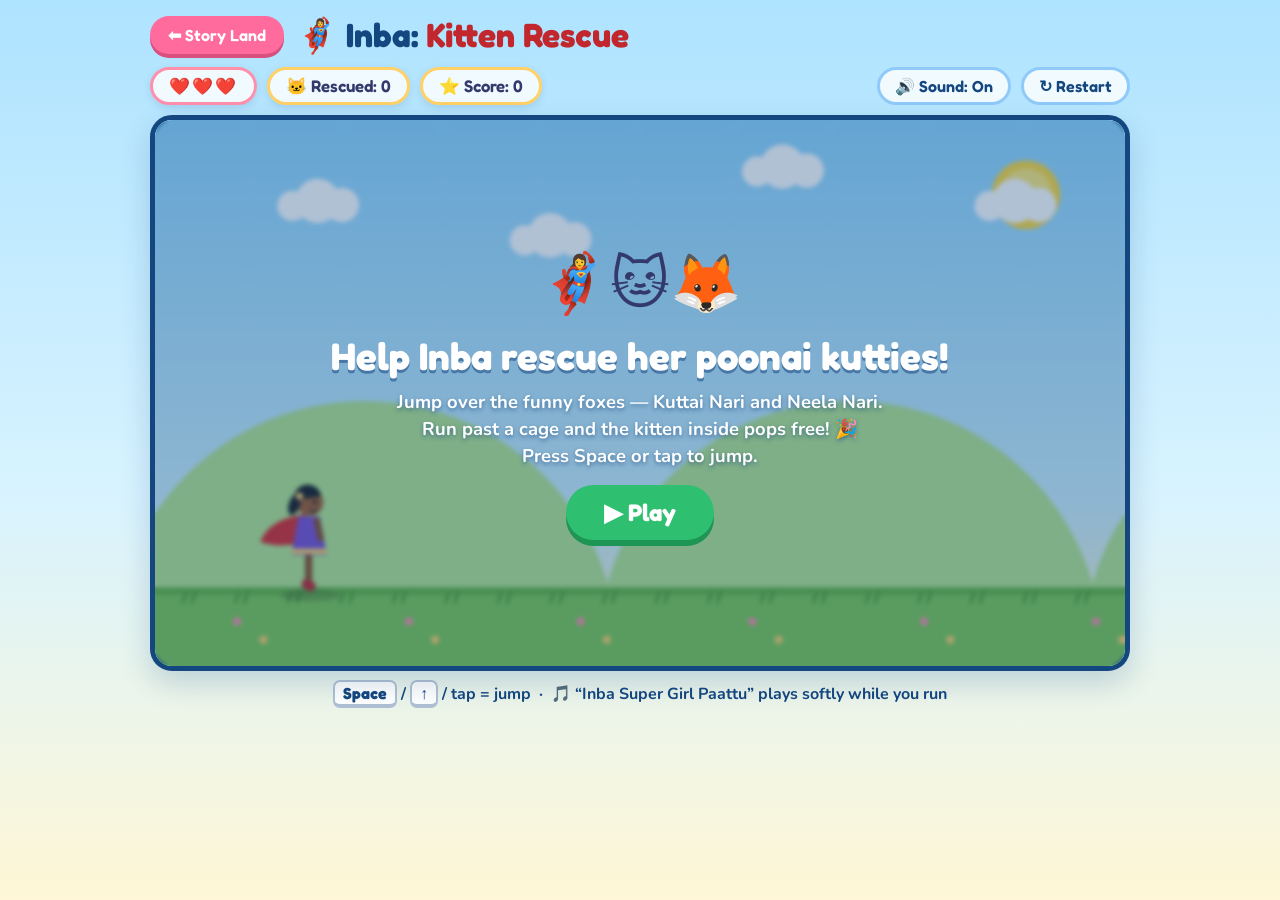
==== game.html @ e3b3cc4c "Add Inba: Kitten Rescue game" ====
<!DOCTYPE html>
<html lang="en">
<head>
<meta charset="UTF-8" />
<meta name="viewport" content="width=device-width, initial-scale=1.0, maximum-scale=1.0, user-scalable=no" />
<title>Inba: Kitten Rescue — Story Land Game</title>
<link rel="preconnect" href="https://fonts.googleapis.com" />
<link href="https://fonts.googleapis.com/css2?family=Fredoka:wght@400;500;600;700&family=Nunito:wght@400;600;700;800&display=swap" rel="stylesheet" />
<style>
  * { box-sizing: border-box; margin: 0; padding: 0; }
  body {
    font-family: "Nunito", system-ui, sans-serif;
    background: linear-gradient(180deg, #aee3ff 0%, #d8f3ff 55%, #fff7d6 100%);
    min-height: 100vh;
    color: #33396b;
    display: flex;
    flex-direction: column;
    align-items: center;
    padding: 14px 10px 30px;
    -webkit-tap-highlight-color: transparent;
  }
  .topbar {
    width: 100%;
    max-width: 980px;
    display: flex;
    align-items: center;
    gap: 12px;
    flex-wrap: wrap;
  }
  .back-btn {
    font-family: "Fredoka", sans-serif;
    font-weight: 600;
    font-size: 1rem;
    color: #fff;
    background: #ff6b9d;
    border: none;
    border-radius: 999px;
    padding: 9px 18px;
    cursor: pointer;
    text-decoration: none;
    box-shadow: 0 4px 0 #d94f7e;
  }
  .back-btn:active { transform: translateY(3px); box-shadow: 0 1px 0 #d94f7e; }
  h1.game-title {
    font-family: "Fredoka", sans-serif;
    font-size: clamp(1.4rem, 4.5vw, 2.1rem);
    font-weight: 700;
    color: #14467f;
  }
  h1.game-title .accent { color: #c1272d; }
  .hud {
    width: 100%;
    max-width: 980px;
    display: flex;
    gap: 10px;
    flex-wrap: wrap;
    margin: 12px 0 10px;
  }
  .hud-chip {
    background: #ffffffcc;
    border: 3px solid #ffd166;
    border-radius: 999px;
    padding: 6px 16px;
    font-family: "Fredoka", sans-serif;
    font-weight: 600;
    font-size: 1.05rem;
    box-shadow: 0 3px 8px #14467f22;
  }
  .hud-chip.hearts { border-color: #ff8fab; letter-spacing: 2px; }
  .hud-spacer { flex: 1; }
  .icon-btn {
    font-family: "Fredoka", sans-serif;
    font-weight: 600;
    font-size: 1rem;
    border: 3px solid #90caf9;
    background: #ffffffcc;
    color: #14467f;
    border-radius: 999px;
    padding: 5px 15px;
    cursor: pointer;
  }
  .stage {
    position: relative;
    width: 100%;
    max-width: 980px;
    border-radius: 22px;
    overflow: hidden;
    border: 5px solid #14467f;
    box-shadow: 0 12px 30px #14467f33;
    background: #aee3ff;
    touch-action: manipulation;
  }
  canvas { display: block; width: 100%; height: auto; }
  .overlay {
    position: absolute;
    inset: 0;
    display: flex;
    flex-direction: column;
    align-items: center;
    justify-content: center;
    text-align: center;
    gap: 10px;
    background: #14467f55;
    backdrop-filter: blur(2px);
    padding: 16px;
  }
  .overlay[hidden] { display: none; }
  .overlay .big { font-size: clamp(2.2rem, 8vw, 3.6rem); }
  .overlay h2 {
    font-family: "Fredoka", sans-serif;
    color: #fff;
    font-size: clamp(1.5rem, 5.5vw, 2.4rem);
    text-shadow: 0 3px 0 #14467f88;
  }
  .overlay p {
    color: #fff;
    font-weight: 700;
    font-size: clamp(0.95rem, 3.4vw, 1.15rem);
    max-width: 560px;
    text-shadow: 0 2px 4px #14467f99;
    line-height: 1.45;
  }
  .play-btn {
    font-family: "Fredoka", sans-serif;
    font-weight: 700;
    font-size: clamp(1.15rem, 4.5vw, 1.5rem);
    color: #fff;
    background: #2fbf71;
    border: none;
    border-radius: 999px;
    padding: 13px 38px;
    cursor: pointer;
    box-shadow: 0 6px 0 #1e9455;
    margin-top: 6px;
  }
  .play-btn:active { transform: translateY(4px); box-shadow: 0 2px 0 #1e9455; }
  .hint {
    margin-top: 12px;
    font-weight: 700;
    color: #14467f;
    font-size: 1rem;
    text-align: center;
  }
  .hint kbd {
    background: #fff;
    border: 2px solid #14467f55;
    border-bottom-width: 4px;
    border-radius: 7px;
    padding: 1px 8px;
    font-family: "Fredoka", sans-serif;
  }
</style>
</head>
<body>

<div class="topbar">
  <a class="back-btn" href="index.html">⬅ Story Land</a>
  <h1 class="game-title">🦸‍♀️ Inba: <span class="accent">Kitten Rescue</span></h1>
</div>

<div class="hud" aria-label="Game status">
  <span class="hud-chip hearts" id="heartsChip" title="Hearts">❤️❤️❤️</span>
  <span class="hud-chip" id="kittensChip" title="Kittens rescued">🐱 Rescued: 0</span>
  <span class="hud-chip" id="scoreChip" title="Score">⭐ Score: 0</span>
  <span class="hud-spacer"></span>
  <button class="icon-btn" id="soundBtn" type="button">🔊 Sound: On</button>
  <button class="icon-btn" id="restartBtn" type="button">↻ Restart</button>
</div>

<div class="stage" id="stage">
  <canvas id="game" width="960" height="540" aria-label="Inba Kitten Rescue game area"></canvas>

  <div class="overlay" id="startOverlay">
    <div class="big" aria-hidden="true">🦸‍♀️🐱🦊</div>
    <h2>Help Inba rescue her poonai kutties!</h2>
    <p>Jump over the funny foxes — Kuttai Nari and Neela Nari.<br />
    Run past a cage and the kitten inside pops free! 🎉<br />
    Press <b>Space</b> or <b>tap</b> to jump.</p>
    <button class="play-btn" id="playBtn" type="button">▶ Play</button>
  </div>

  <div class="overlay" id="overOverlay" hidden>
    <div class="big" aria-hidden="true">🌟</div>
    <h2 id="overTitle">Great running, Inba!</h2>
    <p id="overStats">Score: 0 · Kittens rescued: 0</p>
    <button class="play-btn" id="againBtn" type="button">↻ Play again</button>
  </div>
</div>

<p class="hint"><kbd>Space</kbd> / <kbd>↑</kbd> / tap = jump &nbsp;·&nbsp; 🎵 “Inba Super Girl Paattu” plays softly while you run</p>

<audio id="bgSong" src="media/inba-super-girl-song.mp3" loop preload="auto"></audio>
<script src="game.js"></script>
</body>
</html>
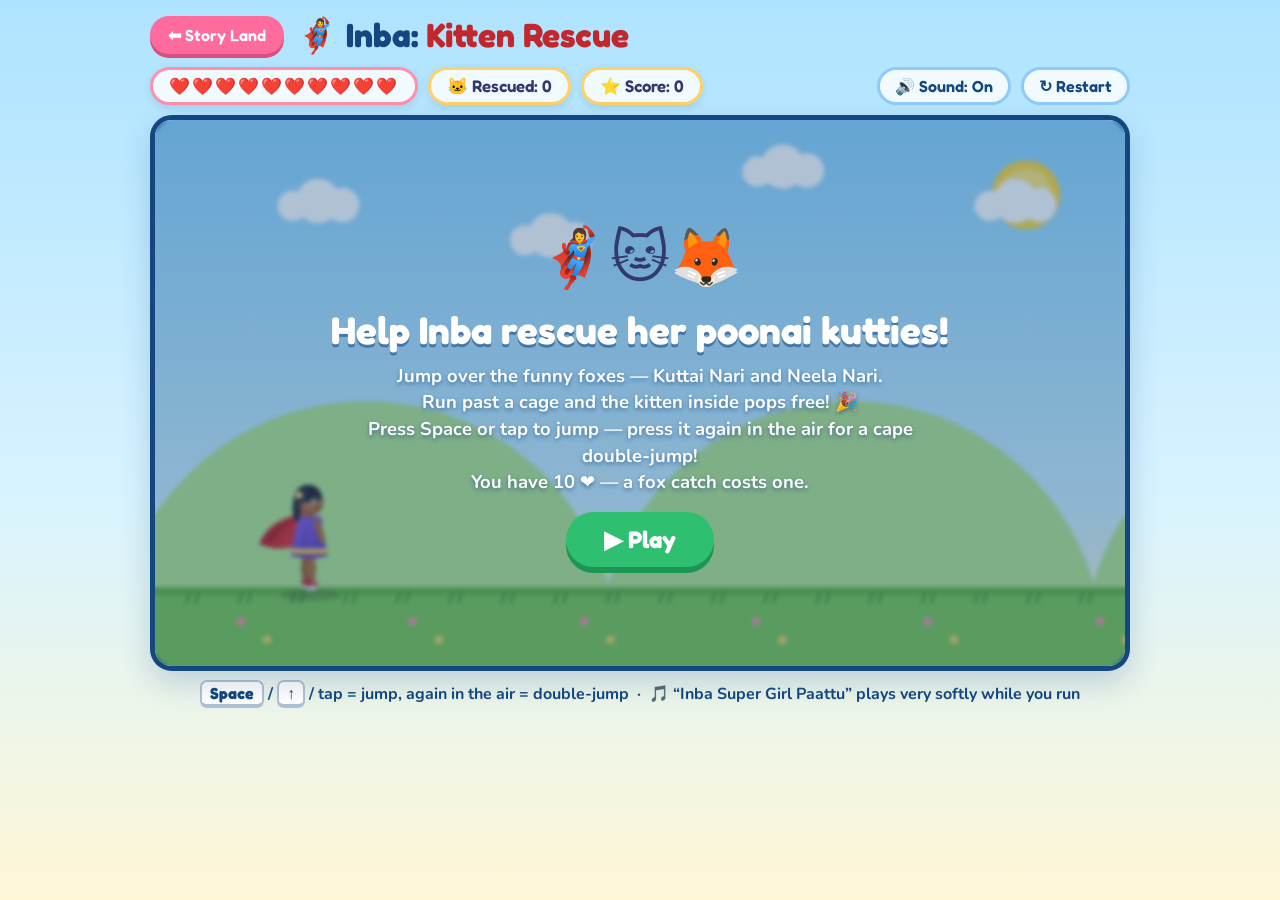
==== commit bea32dcc: "Improve Kitten Rescue: snappier jump + double jump, 10 hearts, quieter song, new effects, more reali" ====
--- a/game.html
+++ b/game.html
@@ -159,7 +159,7 @@
 </div>
 
 <div class="hud" aria-label="Game status">
-  <span class="hud-chip hearts" id="heartsChip" title="Hearts">❤️❤️❤️</span>
+  <span class="hud-chip hearts" id="heartsChip" title="Hearts">❤️❤️❤️❤️❤️❤️❤️❤️❤️❤️</span>
   <span class="hud-chip" id="kittensChip" title="Kittens rescued">🐱 Rescued: 0</span>
   <span class="hud-chip" id="scoreChip" title="Score">⭐ Score: 0</span>
   <span class="hud-spacer"></span>
@@ -175,7 +175,8 @@
     <h2>Help Inba rescue her poonai kutties!</h2>
     <p>Jump over the funny foxes — Kuttai Nari and Neela Nari.<br />
     Run past a cage and the kitten inside pops free! 🎉<br />
-    Press <b>Space</b> or <b>tap</b> to jump.</p>
+    Press <b>Space</b> or <b>tap</b> to jump — press it again in the air for a cape double-jump!<br />
+    You have 10 ❤️ — a fox catch costs one.</p>
     <button class="play-btn" id="playBtn" type="button">▶ Play</button>
   </div>
 
@@ -187,7 +188,7 @@
   </div>
 </div>
 
-<p class="hint"><kbd>Space</kbd> / <kbd>↑</kbd> / tap = jump &nbsp;·&nbsp; 🎵 “Inba Super Girl Paattu” plays softly while you run</p>
+<p class="hint"><kbd>Space</kbd> / <kbd>↑</kbd> / tap = jump, again in the air = double-jump &nbsp;·&nbsp; 🎵 “Inba Super Girl Paattu” plays very softly while you run</p>
 
 <audio id="bgSong" src="media/inba-super-girl-song.mp3" loop preload="auto"></audio>
 <script src="game.js"></script>
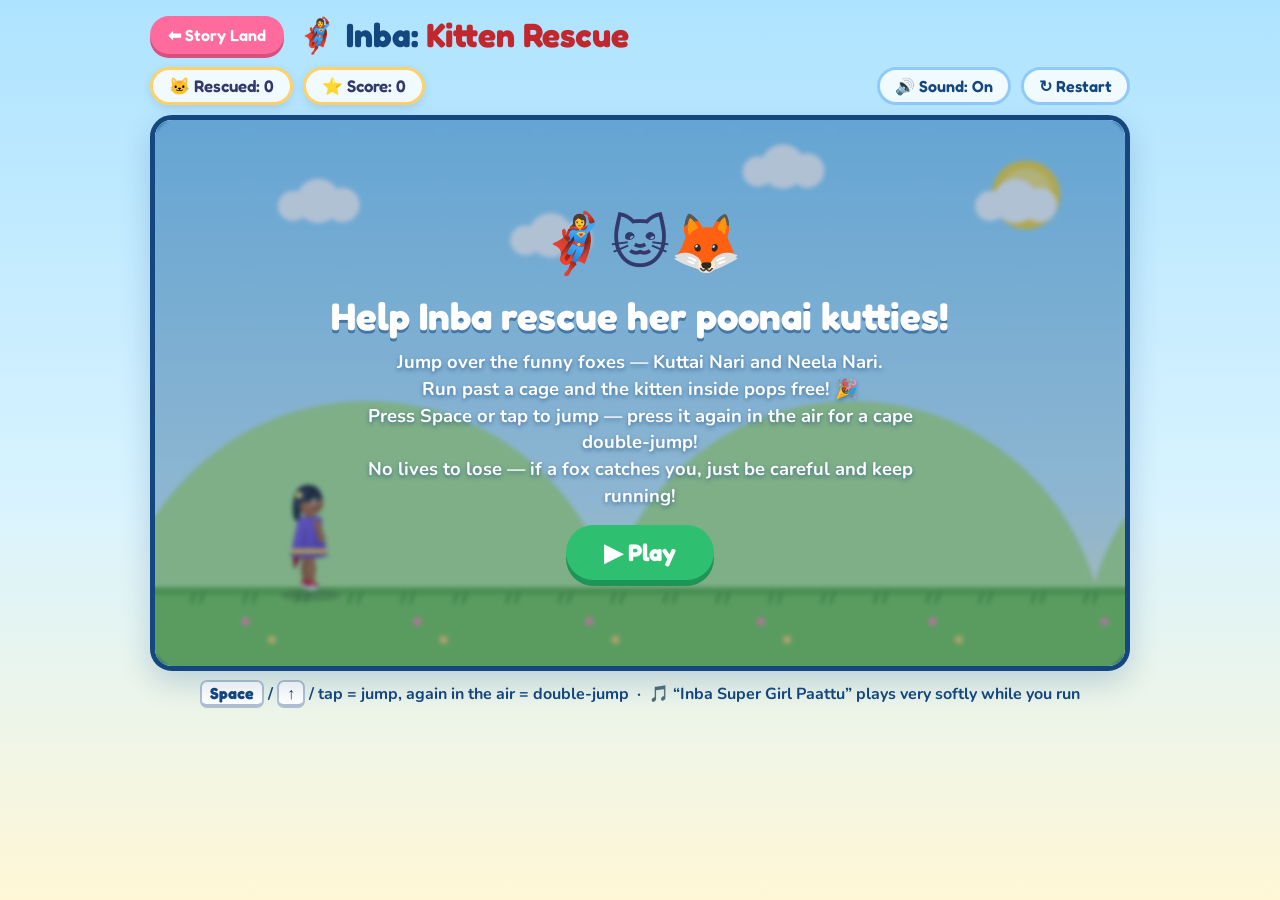
==== commit 5cc7d8bf: "Remove lives/hearts (fox catch just says be careful), play captured 'Inba akka vaazhga' clip on kitt" ====
--- a/game.html
+++ b/game.html
@@ -66,7 +66,6 @@
     font-size: 1.05rem;
     box-shadow: 0 3px 8px #14467f22;
   }
-  .hud-chip.hearts { border-color: #ff8fab; letter-spacing: 2px; }
   .hud-spacer { flex: 1; }
   .icon-btn {
     font-family: "Fredoka", sans-serif;
@@ -159,7 +158,6 @@
 </div>
 
 <div class="hud" aria-label="Game status">
-  <span class="hud-chip hearts" id="heartsChip" title="Hearts">❤️❤️❤️❤️❤️❤️❤️❤️❤️❤️</span>
   <span class="hud-chip" id="kittensChip" title="Kittens rescued">🐱 Rescued: 0</span>
   <span class="hud-chip" id="scoreChip" title="Score">⭐ Score: 0</span>
   <span class="hud-spacer"></span>
@@ -176,21 +174,15 @@
     <p>Jump over the funny foxes — Kuttai Nari and Neela Nari.<br />
     Run past a cage and the kitten inside pops free! 🎉<br />
     Press <b>Space</b> or <b>tap</b> to jump — press it again in the air for a cape double-jump!<br />
-    You have 10 ❤️ — a fox catch costs one.</p>
+    No lives to lose — if a fox catches you, just be careful and keep running!</p>
     <button class="play-btn" id="playBtn" type="button">▶ Play</button>
-  </div>
-
-  <div class="overlay" id="overOverlay" hidden>
-    <div class="big" aria-hidden="true">🌟</div>
-    <h2 id="overTitle">Great running, Inba!</h2>
-    <p id="overStats">Score: 0 · Kittens rescued: 0</p>
-    <button class="play-btn" id="againBtn" type="button">↻ Play again</button>
   </div>
 </div>
 
 <p class="hint"><kbd>Space</kbd> / <kbd>↑</kbd> / tap = jump, again in the air = double-jump &nbsp;·&nbsp; 🎵 “Inba Super Girl Paattu” plays very softly while you run</p>
 
 <audio id="bgSong" src="media/inba-super-girl-song.mp3" loop preload="auto"></audio>
+<audio id="akkaVoice" src="media/inba-akka-vaazhga.mp3" preload="auto"></audio>
 <script src="game.js"></script>
 </body>
 </html>
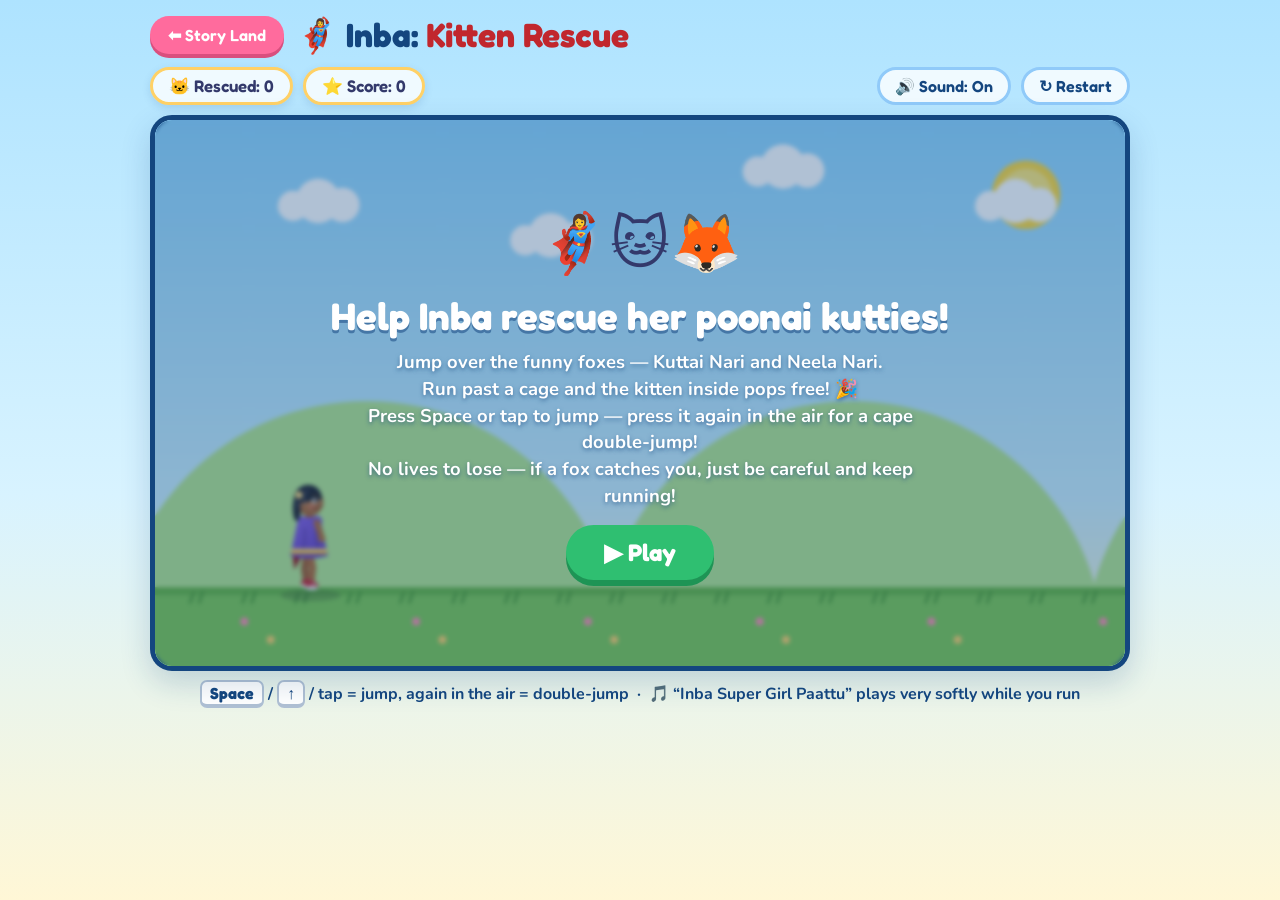
==== commit 3d4097bb: "Kittens praise Inba with Sakthidasan's own recorded clips at random, less often" ====
--- a/game.html
+++ b/game.html
@@ -182,7 +182,6 @@
 <p class="hint"><kbd>Space</kbd> / <kbd>↑</kbd> / tap = jump, again in the air = double-jump &nbsp;·&nbsp; 🎵 “Inba Super Girl Paattu” plays very softly while you run</p>
 
 <audio id="bgSong" src="media/inba-super-girl-song.mp3" loop preload="auto"></audio>
-<audio id="akkaVoice" src="media/inba-akka-vaazhga.mp3" preload="auto"></audio>
 <script src="game.js"></script>
 </body>
 </html>
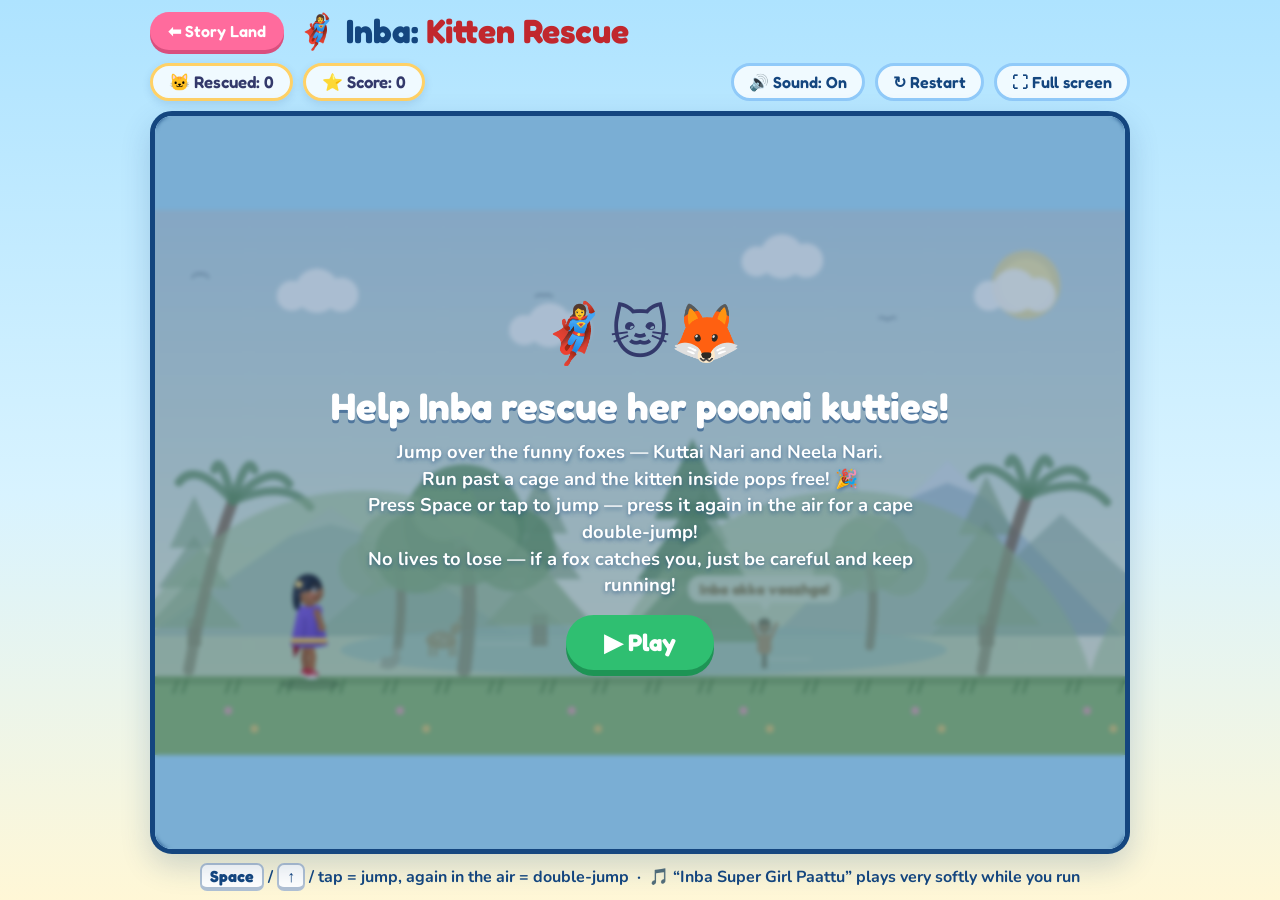
==== commit eef9a4fa: "Mobile: game page fills the whole screen, canvas scales to fit portrait and landscape, new Full scre" ====
--- a/game.html
+++ b/game.html
@@ -8,15 +8,17 @@
 <link href="https://fonts.googleapis.com/css2?family=Fredoka:wght@400;500;600;700&family=Nunito:wght@400;600;700;800&display=swap" rel="stylesheet" />
 <style>
   * { box-sizing: border-box; margin: 0; padding: 0; }
+  html, body { height: 100%; }
   body {
     font-family: "Nunito", system-ui, sans-serif;
     background: linear-gradient(180deg, #aee3ff 0%, #d8f3ff 55%, #fff7d6 100%);
     min-height: 100vh;
+    min-height: 100dvh;
     color: #33396b;
     display: flex;
     flex-direction: column;
     align-items: center;
-    padding: 14px 10px 30px;
+    padding: 10px 8px 12px;
     -webkit-tap-highlight-color: transparent;
   }
   .topbar {
@@ -82,6 +84,8 @@
     position: relative;
     width: 100%;
     max-width: 980px;
+    flex: 1 1 auto;
+    min-height: 0;
     border-radius: 22px;
     overflow: hidden;
     border: 5px solid #14467f;
@@ -89,7 +93,31 @@
     background: #aee3ff;
     touch-action: manipulation;
   }
-  canvas { display: block; width: 100%; height: auto; }
+  /* The stage fills all leftover screen height; the canvas bitmap keeps
+     its 16:9 shape (object-fit: contain) and grows as large as the
+     screen allows, in portrait AND landscape, instead of being sized
+     by width alone. */
+  canvas { display: block; width: 100%; height: 100%; object-fit: contain; }
+  .stage:fullscreen { border: none; border-radius: 0; max-width: none; }
+  .rotate-tip {
+    display: none;
+    margin-top: 8px;
+    font-weight: 800;
+    color: #c1272d;
+    font-size: 0.95rem;
+    text-align: center;
+  }
+  @media (orientation: portrait) and (max-width: 860px) {
+    .rotate-tip { display: block; }
+  }
+  @media (max-width: 640px) {
+    h1.game-title { font-size: 1.15rem; }
+    .back-btn { font-size: 0.9rem; padding: 7px 13px; }
+    .hud { gap: 6px; margin: 8px 0; }
+    .hud-chip { font-size: 0.92rem; padding: 4px 12px; }
+    .icon-btn { font-size: 0.9rem; padding: 4px 11px; }
+    .hint { font-size: 0.85rem; margin-top: 8px; }
+  }
   .overlay {
     position: absolute;
     inset: 0;
@@ -163,6 +191,7 @@
   <span class="hud-spacer"></span>
   <button class="icon-btn" id="soundBtn" type="button">🔊 Sound: On</button>
   <button class="icon-btn" id="restartBtn" type="button">↻ Restart</button>
+  <button class="icon-btn" id="fullBtn" type="button">⛶ Full screen</button>
 </div>
 
 <div class="stage" id="stage">
@@ -179,6 +208,8 @@
   </div>
 </div>
 
+<p class="rotate-tip">📱↻ Tip: turn your phone sideways — or tap ⛶ Full screen — for a much bigger game!</p>
+
 <p class="hint"><kbd>Space</kbd> / <kbd>↑</kbd> / tap = jump, again in the air = double-jump &nbsp;·&nbsp; 🎵 “Inba Super Girl Paattu” plays very softly while you run</p>
 
 <audio id="bgSong" src="media/inba-super-girl-song.mp3" loop preload="auto"></audio>
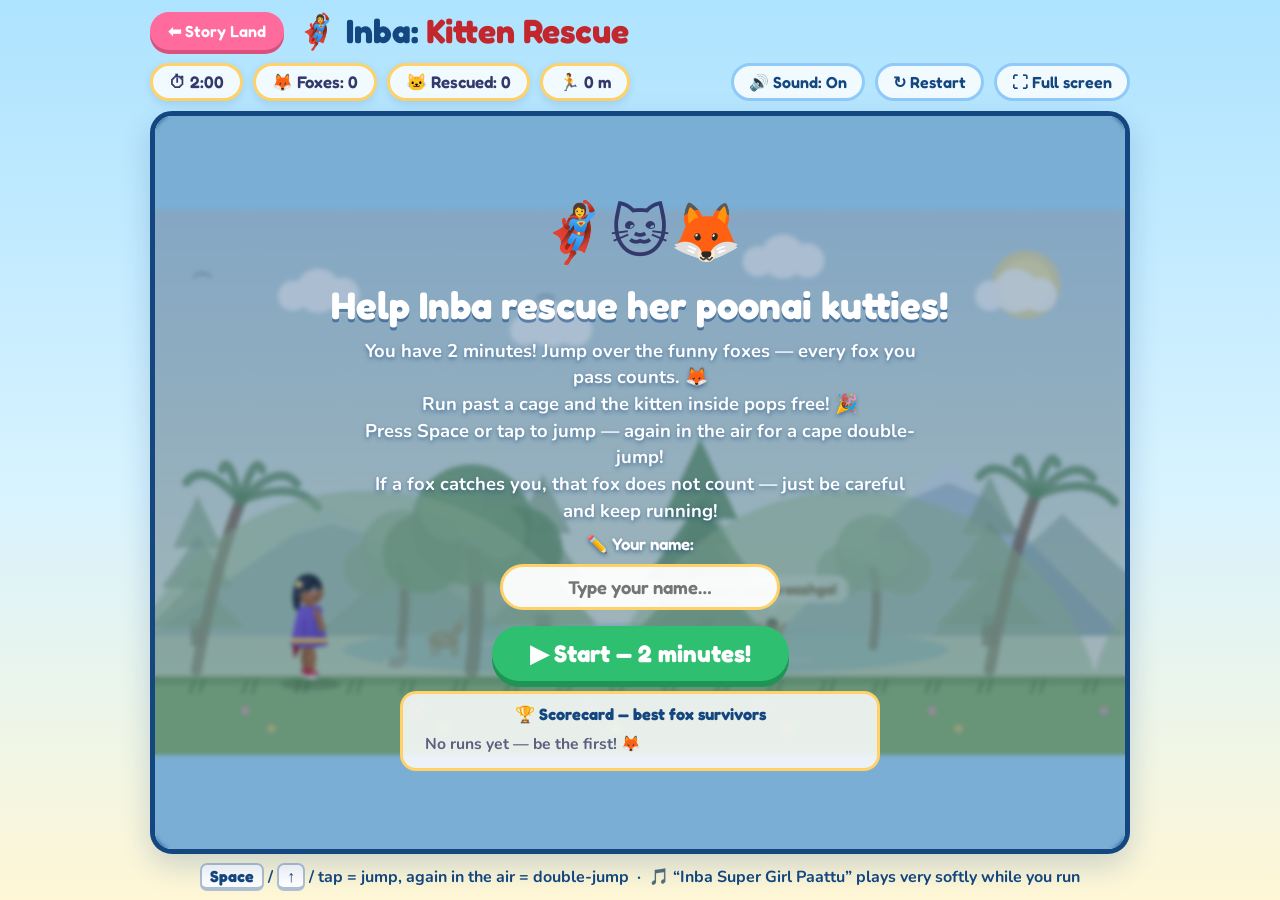
==== commit 326650d9: "Timed challenge mode: name entry, 2-minute countdown, foxes-survived counter, distance marker, and a" ====
--- a/game.html
+++ b/game.html
@@ -161,6 +161,38 @@
     margin-top: 6px;
   }
   .play-btn:active { transform: translateY(4px); box-shadow: 0 2px 0 #1e9455; }
+  .name-label {
+    font-family: "Fredoka", sans-serif; font-weight: 600;
+    color: #fff; font-size: 1.05rem; text-shadow: 0 2px 4px #14467f99;
+  }
+  .name-input {
+    font-family: "Fredoka", sans-serif; font-weight: 600; font-size: 1.15rem;
+    text-align: center; color: #14467f;
+    border: 3px solid #ffd166; border-radius: 999px;
+    padding: 9px 18px; width: min(280px, 80vw); outline: none;
+    background: #fffffff2;
+  }
+  .name-input:focus { border-color: #ff6b9d; }
+  .scorecard {
+    background: #ffffffd9; border: 3px solid #ffd166; border-radius: 16px;
+    padding: 10px 16px; max-width: min(480px, 88vw); width: 100%;
+    max-height: 38vh; overflow-y: auto;
+  }
+  .scorecard h3 {
+    font-family: "Fredoka", sans-serif; color: #14467f;
+    font-size: 1.02rem; margin-bottom: 6px;
+  }
+  .scorecard ol { list-style: none; }
+  .scorecard li {
+    display: flex; gap: 8px; align-items: baseline;
+    font-weight: 700; color: #33396b; font-size: 0.98rem;
+    padding: 3px 6px; border-radius: 8px; text-align: left;
+  }
+  .scorecard li .who { flex: 1; overflow: hidden; text-overflow: ellipsis; white-space: nowrap; }
+  .scorecard li.me { background: #ffe9a8; outline: 2px solid #ffb703; }
+  .scorecard .empty { font-weight: 700; color: #5a6080; }
+  .start-card { max-height: 26vh; }
+  .icon-btn.light { background: #ffffffcc; margin-top: 2px; }
   .hint {
     margin-top: 12px;
     font-weight: 700;
@@ -186,8 +218,10 @@
 </div>
 
 <div class="hud" aria-label="Game status">
+  <span class="hud-chip" id="timeChip" title="Time left">⏱ 2:00</span>
+  <span class="hud-chip" id="foxChip" title="Foxes survived">🦊 Foxes: 0</span>
   <span class="hud-chip" id="kittensChip" title="Kittens rescued">🐱 Rescued: 0</span>
-  <span class="hud-chip" id="scoreChip" title="Score">⭐ Score: 0</span>
+  <span class="hud-chip" id="distChip" title="Distance run">🏃 0 m</span>
   <span class="hud-spacer"></span>
   <button class="icon-btn" id="soundBtn" type="button">🔊 Sound: On</button>
   <button class="icon-btn" id="restartBtn" type="button">↻ Restart</button>
@@ -200,11 +234,31 @@
   <div class="overlay" id="startOverlay">
     <div class="big" aria-hidden="true">🦸‍♀️🐱🦊</div>
     <h2>Help Inba rescue her poonai kutties!</h2>
-    <p>Jump over the funny foxes — Kuttai Nari and Neela Nari.<br />
+    <p>You have <b>2 minutes</b>! Jump over the funny foxes — every fox you
+    pass counts. 🦊<br />
     Run past a cage and the kitten inside pops free! 🎉<br />
-    Press <b>Space</b> or <b>tap</b> to jump — press it again in the air for a cape double-jump!<br />
-    No lives to lose — if a fox catches you, just be careful and keep running!</p>
-    <button class="play-btn" id="playBtn" type="button">▶ Play</button>
+    Press <b>Space</b> or <b>tap</b> to jump — again in the air for a cape double-jump!<br />
+    If a fox catches you, that fox does not count — just be careful and keep running!</p>
+    <label class="name-label" for="nameInput">✏️ Your name:</label>
+    <input class="name-input" id="nameInput" type="text" maxlength="14"
+      placeholder="Type your name…" autocomplete="off" />
+    <button class="play-btn" id="playBtn" type="button">▶ Start — 2 minutes!</button>
+    <div class="scorecard start-card" id="startCard" hidden>
+      <h3>🏆 Scorecard — best fox survivors</h3>
+      <ol id="startCardList"></ol>
+    </div>
+  </div>
+
+  <div class="overlay" id="endOverlay" hidden>
+    <div class="big" aria-hidden="true">🏁⏰</div>
+    <h2>Time's up!</h2>
+    <p id="endSummary"></p>
+    <div class="scorecard" id="endCard">
+      <h3>🏆 Scorecard — best fox survivors</h3>
+      <ol id="endCardList"></ol>
+    </div>
+    <button class="play-btn" id="againBtn" type="button">▶ Play again</button>
+    <button class="icon-btn light" id="changeNameBtn" type="button">✏️ Change name</button>
   </div>
 </div>
 
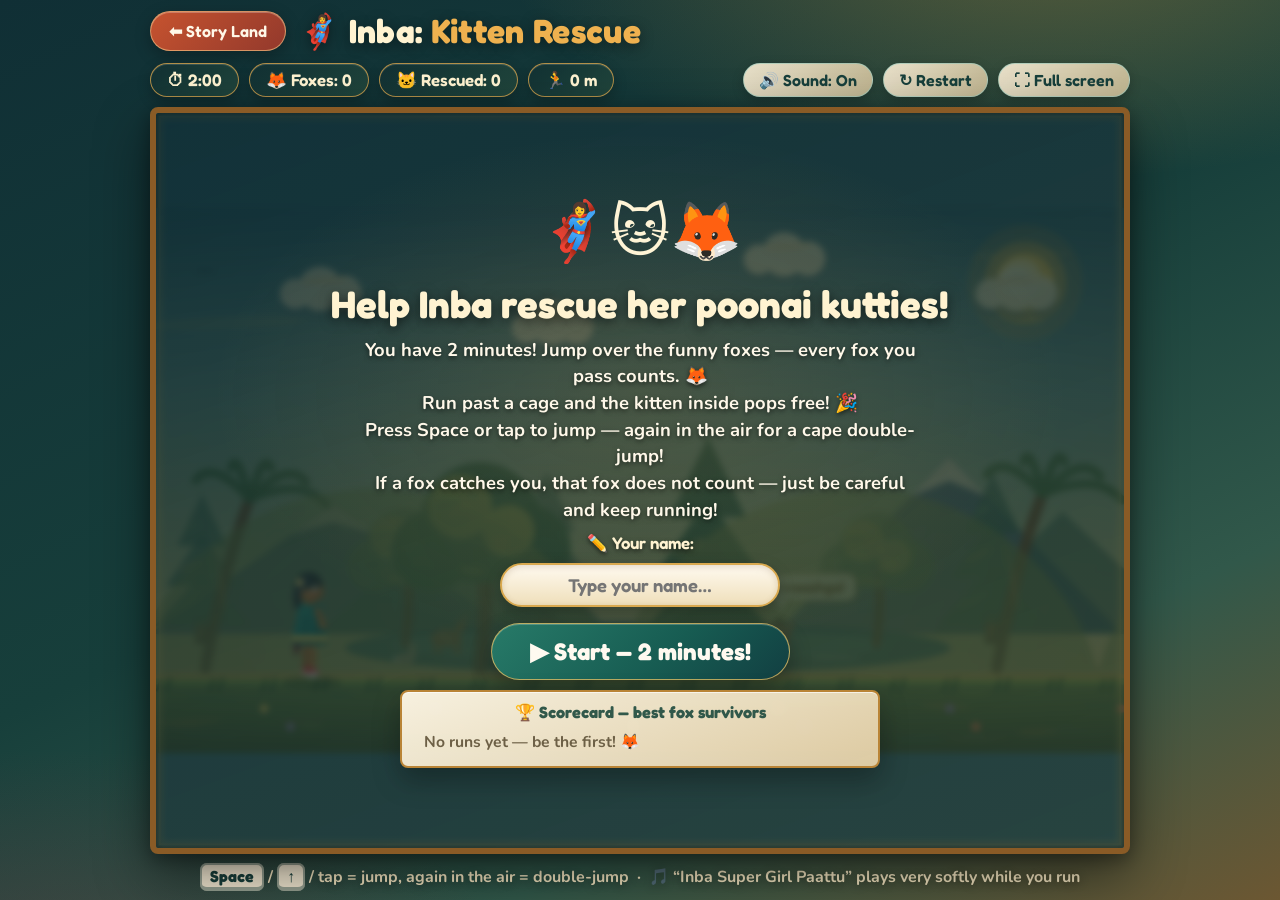
==== commit a184758d: "Oil-painting restyle: modern deep teal/olive/ochre palette with visible brush strokes, painted sky, " ====
--- a/game.html
+++ b/game.html
@@ -11,10 +11,15 @@
   html, body { height: 100%; }
   body {
     font-family: "Nunito", system-ui, sans-serif;
-    background: linear-gradient(180deg, #aee3ff 0%, #d8f3ff 55%, #fff7d6 100%);
+    /* Modern oil-painting backdrop: deep teal-green shadow, warm ochre
+       light, and a touch of burgundy — like varnished canvas. */
+    background:
+      radial-gradient(ellipse 70% 45% at 82% -8%, rgba(224, 164, 62, .34), transparent 62%),
+      radial-gradient(ellipse 55% 38% at 4% 108%, rgba(127, 45, 54, .30), transparent 65%),
+      linear-gradient(155deg, #102f35 0%, #173f3b 48%, #31584a 76%, #6c5732 100%);
     min-height: 100vh;
     min-height: 100dvh;
-    color: #33396b;
+    color: #fff4d6;
     display: flex;
     flex-direction: column;
     align-items: center;
@@ -33,23 +38,25 @@
     font-family: "Fredoka", sans-serif;
     font-weight: 600;
     font-size: 1rem;
-    color: #fff;
-    background: #ff6b9d;
-    border: none;
+    color: #fff8e8;
+    background: linear-gradient(135deg, #c6532f, #93392c);
+    border: 1px solid rgba(255, 214, 145, .55);
     border-radius: 999px;
     padding: 9px 18px;
     cursor: pointer;
     text-decoration: none;
-    box-shadow: 0 4px 0 #d94f7e;
-  }
-  .back-btn:active { transform: translateY(3px); box-shadow: 0 1px 0 #d94f7e; }
+    box-shadow: 0 5px 16px rgba(0, 0, 0, .28), inset 0 1px 0 rgba(255,255,255,.25);
+  }
+  .back-btn:active { transform: translateY(2px); box-shadow: 0 2px 8px rgba(0,0,0,.3); }
   h1.game-title {
     font-family: "Fredoka", sans-serif;
     font-size: clamp(1.4rem, 4.5vw, 2.1rem);
     font-weight: 700;
-    color: #14467f;
-  }
-  h1.game-title .accent { color: #c1272d; }
+    color: #fff3d1;
+    letter-spacing: .01em;
+    text-shadow: 0 3px 14px rgba(0, 0, 0, .42);
+  }
+  h1.game-title .accent { color: #eeb14f; }
   .hud {
     width: 100%;
     max-width: 980px;
@@ -59,26 +66,29 @@
     margin: 12px 0 10px;
   }
   .hud-chip {
-    background: #ffffffcc;
-    border: 3px solid #ffd166;
+    background: linear-gradient(135deg, rgba(18, 49, 51, .88), rgba(35, 72, 61, .82));
+    border: 1.5px solid rgba(238, 177, 79, .72);
     border-radius: 999px;
     padding: 6px 16px;
     font-family: "Fredoka", sans-serif;
     font-weight: 600;
     font-size: 1.05rem;
-    box-shadow: 0 3px 8px #14467f22;
+    color: #fff3d1;
+    box-shadow: 0 5px 14px rgba(0, 0, 0, .24), inset 0 1px 0 rgba(255,255,255,.14);
+    backdrop-filter: blur(8px);
   }
   .hud-spacer { flex: 1; }
   .icon-btn {
     font-family: "Fredoka", sans-serif;
     font-weight: 600;
     font-size: 1rem;
-    border: 3px solid #90caf9;
-    background: #ffffffcc;
-    color: #14467f;
+    border: 1.5px solid rgba(155, 203, 190, .62);
+    background: linear-gradient(135deg, rgba(244, 234, 211, .94), rgba(205, 190, 151, .90));
+    color: #173f3b;
     border-radius: 999px;
     padding: 5px 15px;
     cursor: pointer;
+    box-shadow: 0 4px 12px rgba(0,0,0,.22);
   }
   .stage {
     position: relative;
@@ -86,11 +96,13 @@
     max-width: 980px;
     flex: 1 1 auto;
     min-height: 0;
-    border-radius: 22px;
+    border-radius: 8px;
     overflow: hidden;
-    border: 5px solid #14467f;
-    box-shadow: 0 12px 30px #14467f33;
-    background: #aee3ff;
+    border: 6px solid #8a5b26;
+    outline: 2px solid rgba(246, 199, 102, .62);
+    outline-offset: -11px;
+    box-shadow: 0 22px 55px rgba(0, 0, 0, .48), 0 5px 18px rgba(0,0,0,.34), inset 0 0 0 2px rgba(55, 32, 10, .55);
+    background: #315d6b;
     touch-action: manipulation;
   }
   /* The stage fills all leftover screen height; the canvas bitmap keeps
@@ -103,9 +115,10 @@
     display: none;
     margin-top: 8px;
     font-weight: 800;
-    color: #c1272d;
+    color: #f0b95a;
     font-size: 0.95rem;
     text-align: center;
+    text-shadow: 0 2px 8px rgba(0,0,0,.4);
   }
   @media (orientation: portrait) and (max-width: 860px) {
     .rotate-tip { display: block; }
@@ -127,86 +140,94 @@
     justify-content: center;
     text-align: center;
     gap: 10px;
-    background: #14467f55;
-    backdrop-filter: blur(2px);
+    background:
+      radial-gradient(ellipse 65% 52% at 50% 38%, rgba(226, 169, 73, .16), transparent 68%),
+      linear-gradient(160deg, rgba(10, 37, 42, .78), rgba(37, 55, 43, .68));
+    backdrop-filter: blur(3px) saturate(1.08);
     padding: 16px;
   }
   .overlay[hidden] { display: none; }
   .overlay .big { font-size: clamp(2.2rem, 8vw, 3.6rem); }
   .overlay h2 {
     font-family: "Fredoka", sans-serif;
-    color: #fff;
+    color: #fff3d1;
     font-size: clamp(1.5rem, 5.5vw, 2.4rem);
-    text-shadow: 0 3px 0 #14467f88;
+    text-shadow: 0 3px 12px rgba(0, 0, 0, .55);
   }
   .overlay p {
-    color: #fff;
+    color: #fff8e9;
     font-weight: 700;
     font-size: clamp(0.95rem, 3.4vw, 1.15rem);
     max-width: 560px;
-    text-shadow: 0 2px 4px #14467f99;
+    text-shadow: 0 2px 5px rgba(0, 0, 0, .58);
     line-height: 1.45;
   }
   .play-btn {
     font-family: "Fredoka", sans-serif;
     font-weight: 700;
     font-size: clamp(1.15rem, 4.5vw, 1.5rem);
-    color: #fff;
-    background: #2fbf71;
-    border: none;
+    color: #fffaf0;
+    background: linear-gradient(135deg, #277a68, #175c52 58%, #123f42);
+    border: 1.5px solid rgba(246, 199, 102, .72);
     border-radius: 999px;
     padding: 13px 38px;
     cursor: pointer;
-    box-shadow: 0 6px 0 #1e9455;
+    box-shadow: 0 8px 22px rgba(0, 0, 0, .32), inset 0 1px 0 rgba(255,255,255,.22);
     margin-top: 6px;
   }
-  .play-btn:active { transform: translateY(4px); box-shadow: 0 2px 0 #1e9455; }
+  .play-btn:active { transform: translateY(2px); box-shadow: 0 3px 10px rgba(0,0,0,.3); }
   .name-label {
     font-family: "Fredoka", sans-serif; font-weight: 600;
-    color: #fff; font-size: 1.05rem; text-shadow: 0 2px 4px #14467f99;
+    color: #fff3d1; font-size: 1.05rem; text-shadow: 0 2px 5px rgba(0,0,0,.6);
   }
   .name-input {
     font-family: "Fredoka", sans-serif; font-weight: 600; font-size: 1.15rem;
-    text-align: center; color: #14467f;
-    border: 3px solid #ffd166; border-radius: 999px;
+    text-align: center; color: #213f3a;
+    border: 2px solid #d9a94f; border-radius: 999px;
     padding: 9px 18px; width: min(280px, 80vw); outline: none;
-    background: #fffffff2;
-  }
-  .name-input:focus { border-color: #ff6b9d; }
+    background: linear-gradient(180deg, #fffaf0, #efdfba);
+    box-shadow: inset 0 2px 6px rgba(99, 68, 20, .18), 0 5px 16px rgba(0,0,0,.24);
+  }
+  .name-input:focus { border-color: #e2703a; }
   .scorecard {
-    background: #ffffffd9; border: 3px solid #ffd166; border-radius: 16px;
+    background: linear-gradient(160deg, rgba(255, 248, 231, .96), rgba(232, 211, 169, .94));
+    border: 2px solid #b98436; border-radius: 8px;
     padding: 10px 16px; max-width: min(480px, 88vw); width: 100%;
     max-height: 38vh; overflow-y: auto;
+    box-shadow: 0 12px 28px rgba(0,0,0,.30), inset 0 1px 0 rgba(255,255,255,.65);
   }
   .scorecard h3 {
-    font-family: "Fredoka", sans-serif; color: #14467f;
+    font-family: "Fredoka", sans-serif; color: #31584a;
     font-size: 1.02rem; margin-bottom: 6px;
   }
   .scorecard ol { list-style: none; }
   .scorecard li {
     display: flex; gap: 8px; align-items: baseline;
-    font-weight: 700; color: #33396b; font-size: 0.98rem;
-    padding: 3px 6px; border-radius: 8px; text-align: left;
+    font-weight: 700; color: #3d3425; font-size: 0.98rem;
+    padding: 3px 6px; border-radius: 6px; text-align: left;
   }
   .scorecard li .who { flex: 1; overflow: hidden; text-overflow: ellipsis; white-space: nowrap; }
-  .scorecard li.me { background: #ffe9a8; outline: 2px solid #ffb703; }
-  .scorecard .empty { font-weight: 700; color: #5a6080; }
+  .scorecard li.me { background: #f3cf7d; outline: 2px solid #b06f22; }
+  .scorecard .empty { font-weight: 700; color: #6d6046; }
   .start-card { max-height: 26vh; }
-  .icon-btn.light { background: #ffffffcc; margin-top: 2px; }
+  .icon-btn.light { background: linear-gradient(135deg, #f4ead3, #cdbb96); margin-top: 2px; }
   .hint {
     margin-top: 12px;
     font-weight: 700;
-    color: #14467f;
+    color: #f7e8c3;
     font-size: 1rem;
     text-align: center;
+    text-shadow: 0 2px 8px rgba(0,0,0,.38);
   }
   .hint kbd {
-    background: #fff;
-    border: 2px solid #14467f55;
+    background: #f4ead3;
+    color: #173f3b;
+    border: 2px solid rgba(23,63,59,.42);
     border-bottom-width: 4px;
     border-radius: 7px;
     padding: 1px 8px;
     font-family: "Fredoka", sans-serif;
+    text-shadow: none;
   }
 </style>
 </head>
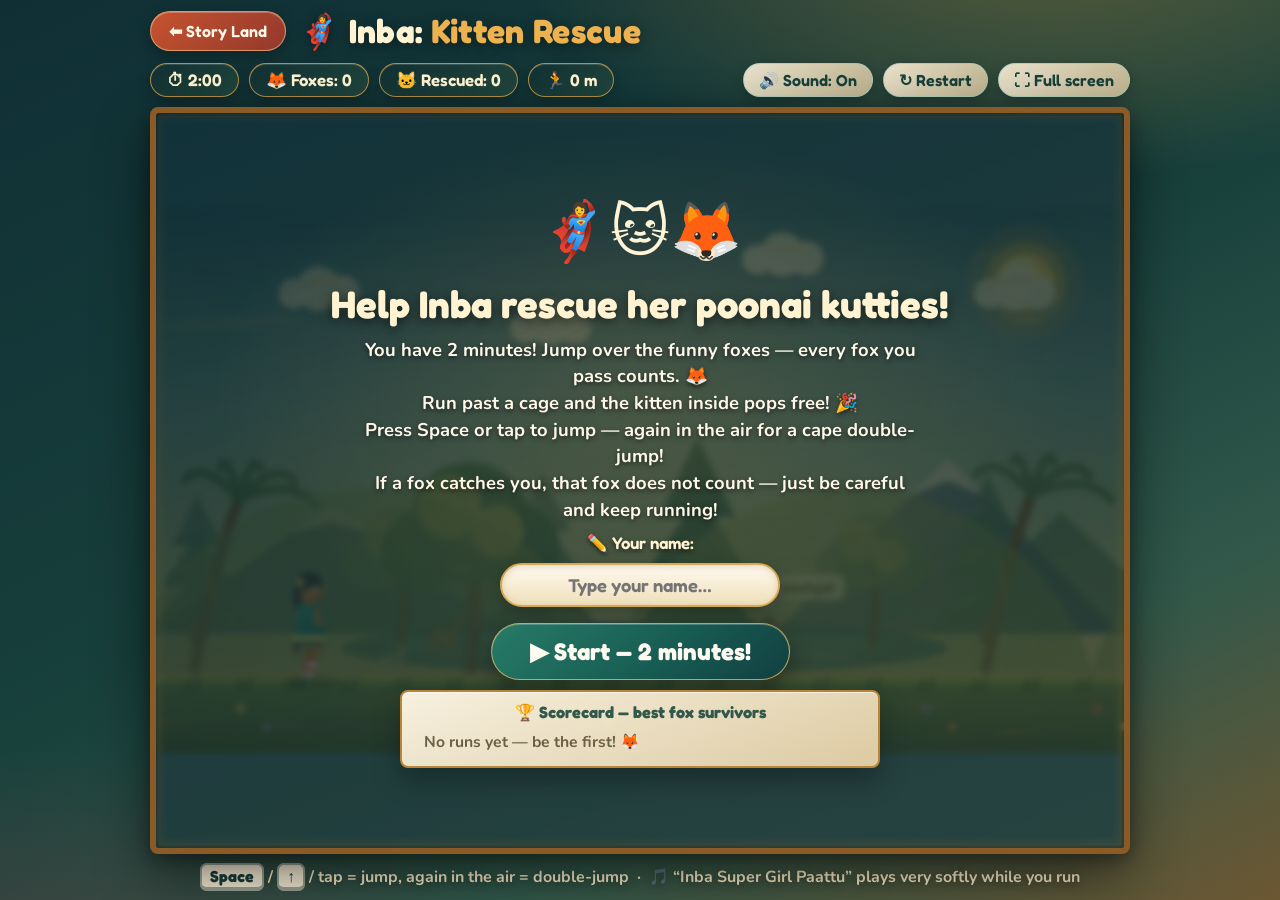
==== commit 93b904fd: "Show the stats in full screen: a mirrored stats bar (time, foxes, rescued, distance) lives inside th" ====
--- a/game.html
+++ b/game.html
@@ -111,6 +111,27 @@
      by width alone. */
   canvas { display: block; width: 100%; height: 100%; object-fit: contain; }
   .stage:fullscreen { border: none; border-radius: 0; max-width: none; }
+  /* Stats bar INSIDE the stage: the page HUD sits outside the stage, so
+     fullscreen (which shows only the stage) would hide the stats. This
+     mirrored bar appears only in fullscreen, floating over the scene. */
+  .fs-stats {
+    display: none;
+    position: absolute;
+    top: 10px;
+    left: 50%;
+    transform: translateX(-50%);
+    gap: 8px;
+    z-index: 3;
+    pointer-events: none;
+    flex-wrap: nowrap;
+    max-width: 96%;
+  }
+  .stage:fullscreen .fs-stats { display: flex; }
+  .fs-stats .hud-chip {
+    font-size: clamp(0.78rem, 2.6vw, 1.05rem);
+    padding: 5px 13px;
+    white-space: nowrap;
+  }
   .rotate-tip {
     display: none;
     margin-top: 8px;
@@ -251,6 +272,13 @@
 
 <div class="stage" id="stage">
   <canvas id="game" width="960" height="540" aria-label="Inba Kitten Rescue game area"></canvas>
+
+  <div class="fs-stats" aria-label="Game status in full screen">
+    <span class="hud-chip" id="fsTimeChip">⏱ 2:00</span>
+    <span class="hud-chip" id="fsFoxChip">🦊 Foxes: 0</span>
+    <span class="hud-chip" id="fsKittensChip">🐱 Rescued: 0</span>
+    <span class="hud-chip" id="fsDistChip">🏃 0 m</span>
+  </div>
 
   <div class="overlay" id="startOverlay">
     <div class="big" aria-hidden="true">🦸‍♀️🐱🦊</div>
